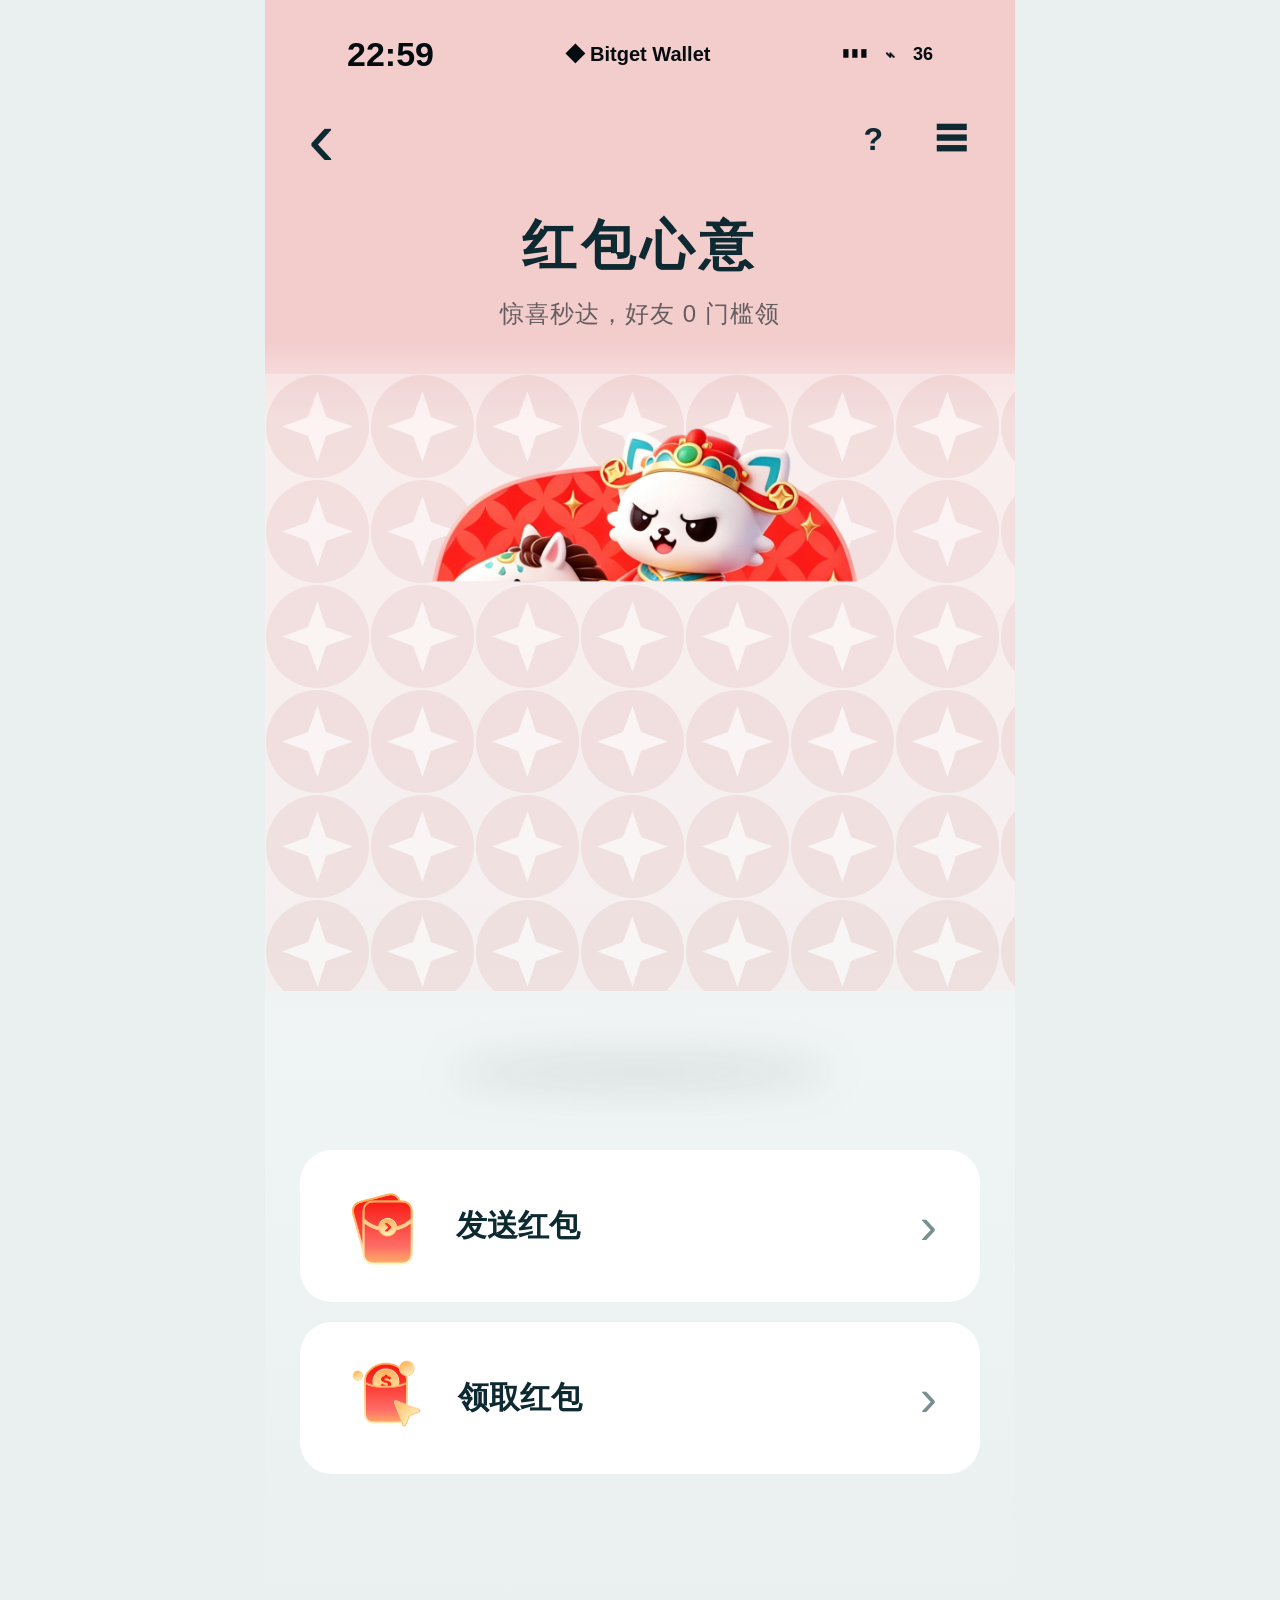
==== index.html @ 536749be "Publish red packet interaction demo" ====
<!doctype html>
<html lang="zh-CN">
  <head>
    <meta charset="UTF-8" />
    <meta name="viewport" content="width=device-width, initial-scale=1" />
    <title>红包心意 · 750px还原稿</title>
    <link rel="stylesheet" href="styles.css" />
  </head>
  <body>
    <main class="artboard" aria-label="红包心意">
      <header class="status"><strong>22:59</strong><span class="brand">◆ Bitget Wallet</span><span class="signal">▮▮▮　⌁　36</span></header>
      <nav><span class="back">‹</span><span class="nav-right">?　☰</span></nav>
      <section class="title"><h1>红包心意</h1><p>惊喜秒达，好友 0 门槛领</p></section>
      <div class="pattern" aria-hidden="true"></div>
      <img class="hero" src="assets/illustrations/illustration-hero-red-packet-01.png" alt="骑马捧元宝的新春红包插画" />
      <div class="shadow" aria-hidden="true"></div>
      <section class="actions">
        <button class="card" onclick="location.href='send.html'"><img src="assets/icons/icon-action-send-01.png" alt="" /><strong>发送红包</strong><i>›</i></button>
        <button class="card"><img src="assets/icons/icon-action-receive-01.png" alt="" /><strong>领取红包</strong><i>›</i></button>
      </section>
    </main>
  </body>
</html>
---- styles.css ----
:root { font-family: "PingFang SC", "Microsoft YaHei", sans-serif; color:#0d2932; background:#eaf0f0; }
* { box-sizing:border-box; }
body { margin:0; min-height:100vh; display:grid; place-items:start center; background:#eaf0f0; }
.artboard { position:relative; isolation:isolate; width:750px; height:1626px; overflow:hidden; background:linear-gradient(#f3cccc 0 21%,#faeeee 26%,#eff4f4 64%,#eaf0f0 100%); transform-origin:top center; }
.status { position:absolute; top:28px; left:82px; width:586px; height:52px; display:flex; justify-content:space-between; align-items:center; color:#050c10; font-size:26px; z-index:4; }.status strong{font-size:34px}.brand{font-weight:800;font-size:20px}.signal{font-size:18px;font-weight:800}
nav { position:absolute; top:116px; left:43px; right:38px; display:flex; justify-content:space-between; align-items:center; z-index:4; }.back{font:80px/45px Arial}.nav-right{font:800 32px/1 Arial;letter-spacing:10px}
.title { position:absolute; top:214px; width:100%; text-align:center; z-index:3; }.title h1{margin:0;font-size:54px;line-height:1.16;letter-spacing:5px}.title p{margin:21px 0 0;color:#655e60;font-size:24px;letter-spacing:1px}
.pattern { position:absolute; top:374px; left:0; width:100%; height:617px; opacity:.55; background-color:#faeeee; background-image:url("data:image/svg+xml,%3Csvg xmlns='http://www.w3.org/2000/svg' width='105' height='105' viewBox='0 0 105 105'%3E%3Ccircle cx='52.5' cy='52.5' r='51.5' fill='%23efd2d2'/%3E%3Cpath d='M52.5 17 61 43 88 52.5 61 62 52.5 88 43 62 17 52.5 43 43Z' fill='%23fff8f7'/%3E%3C/svg%3E"); background-size:105px 105px; z-index:0; }
.hero { position:absolute; z-index:2; left:53px; top:412px; width:643px; height:auto; }
.shadow { position:absolute; left:183px; top:1055px; z-index:1; width:385px; height:34px; border-radius:50%; background:rgba(79,93,94,.13); filter:blur(20px); }
.actions { position:absolute; top:1150px; left:35px; width:680px; display:grid; gap:20px; z-index:4; }.card{height:152px;width:680px;border:0;border-radius:32px;background:#fff;display:flex;align-items:center;text-align:left;padding:0 43px;gap:28px;color:#0d2932}.card img{width:auto;height:89px;object-fit:contain}.card strong{font-size:31px}.card i{margin-left:auto;font:52px/1 Arial;color:#799092;font-style:normal;font-weight:300}
@media (max-width:750px) { .artboard{transform:scale(calc(100vw / 750)); margin-bottom:calc(-1626px + 100vw * 1626 / 750);} }
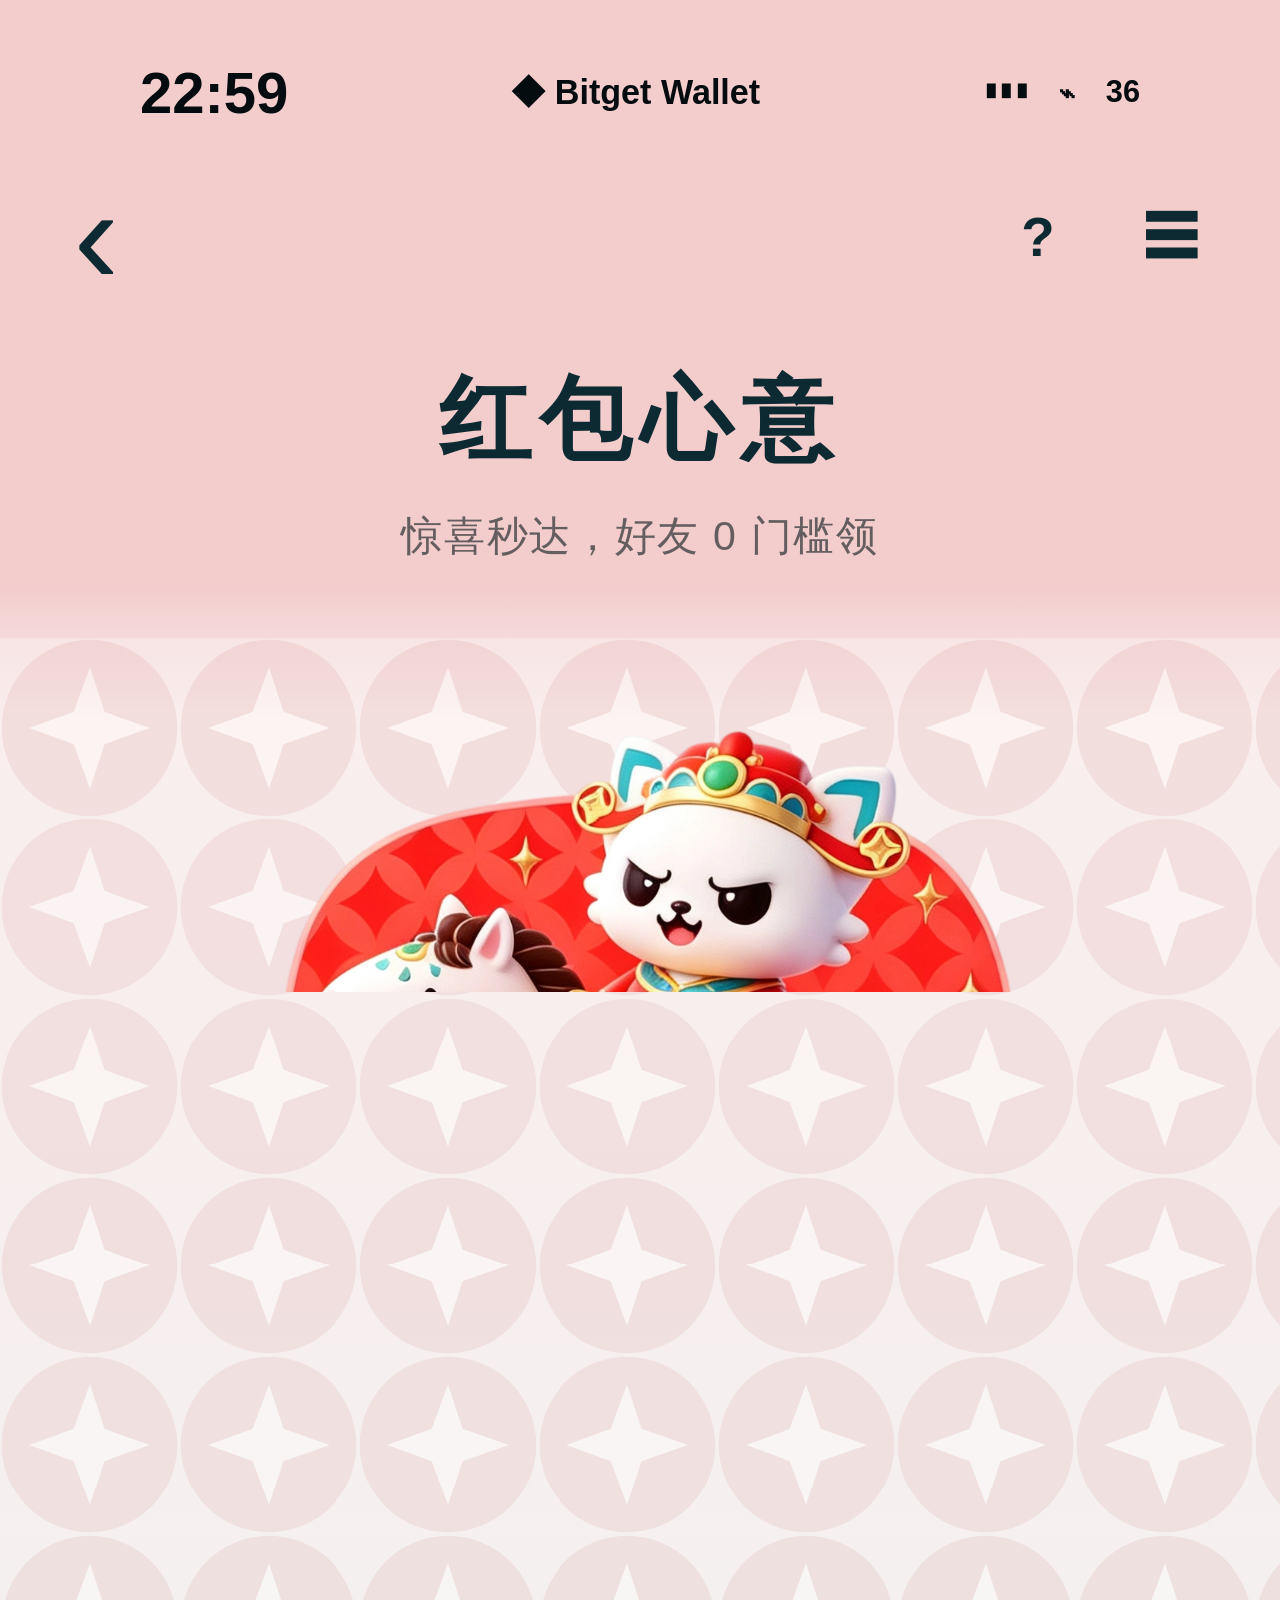
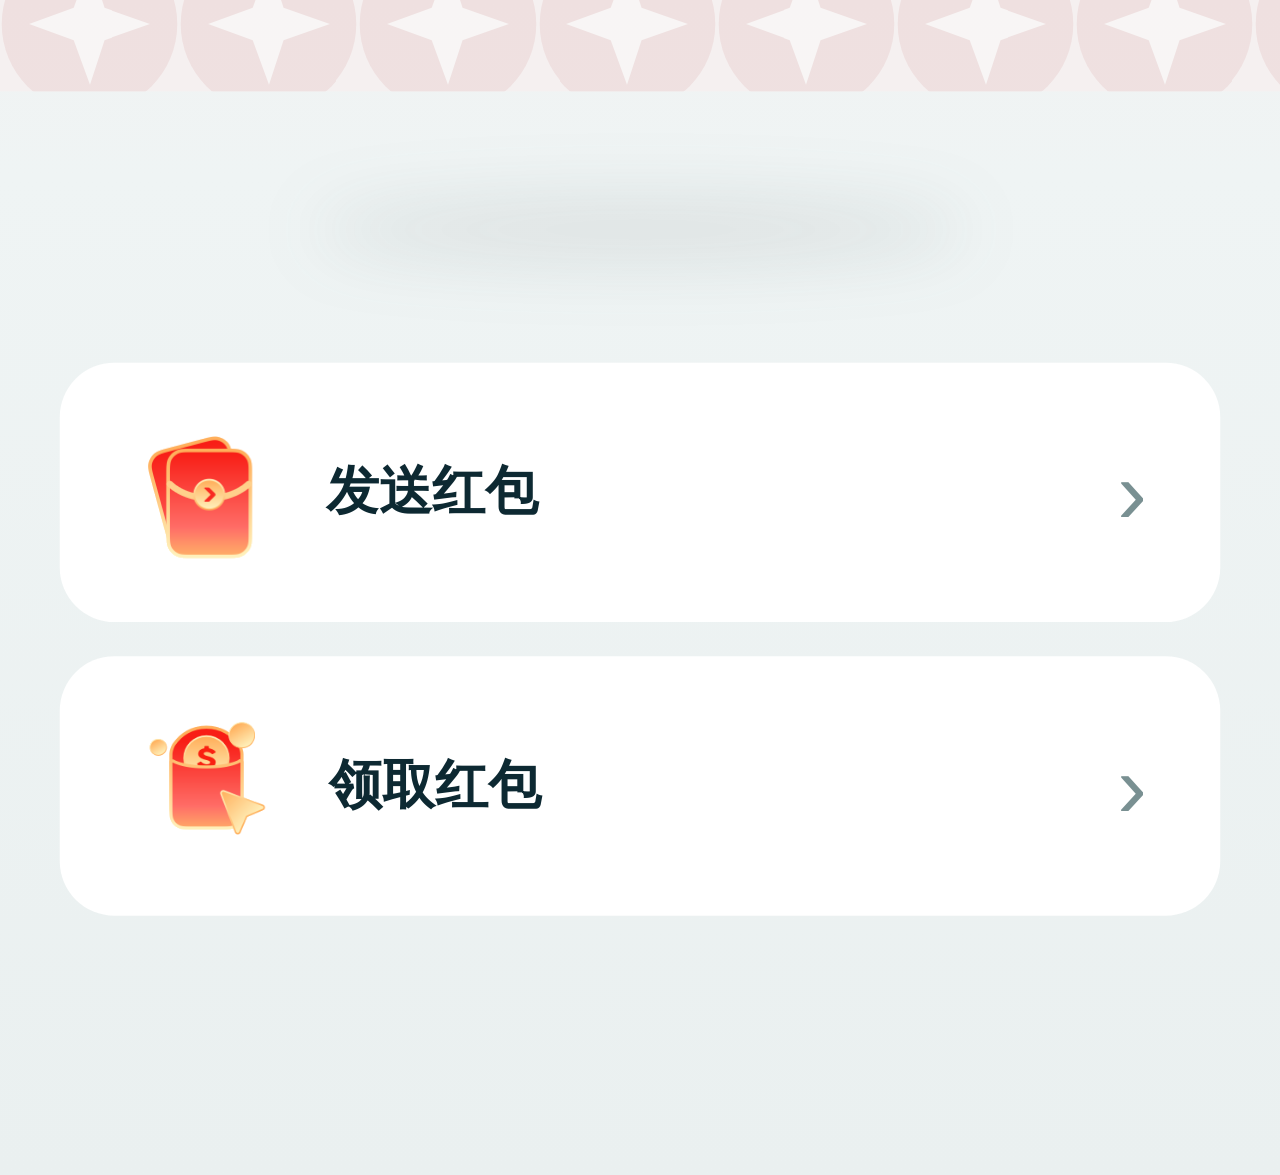
==== commit 676691ec: "fix: mobile viewport and red-packet flow" ====
--- a/index.html
+++ b/index.html
@@ -16,8 +16,9 @@
       <div class="shadow" aria-hidden="true"></div>
       <section class="actions">
         <button class="card" onclick="location.href='send.html'"><img src="assets/icons/icon-action-send-01.png" alt="" /><strong>发送红包</strong><i>›</i></button>
-        <button class="card"><img src="assets/icons/icon-action-receive-01.png" alt="" /><strong>领取红包</strong><i>›</i></button>
+        <button class="card" onclick="location.href='receive-code.html'"><img src="assets/icons/icon-action-receive-01.png" alt="" /><strong>领取红包</strong><i>›</i></button>
       </section>
     </main>
+    <script src="responsive.js"></script>
   </body>
 </html>
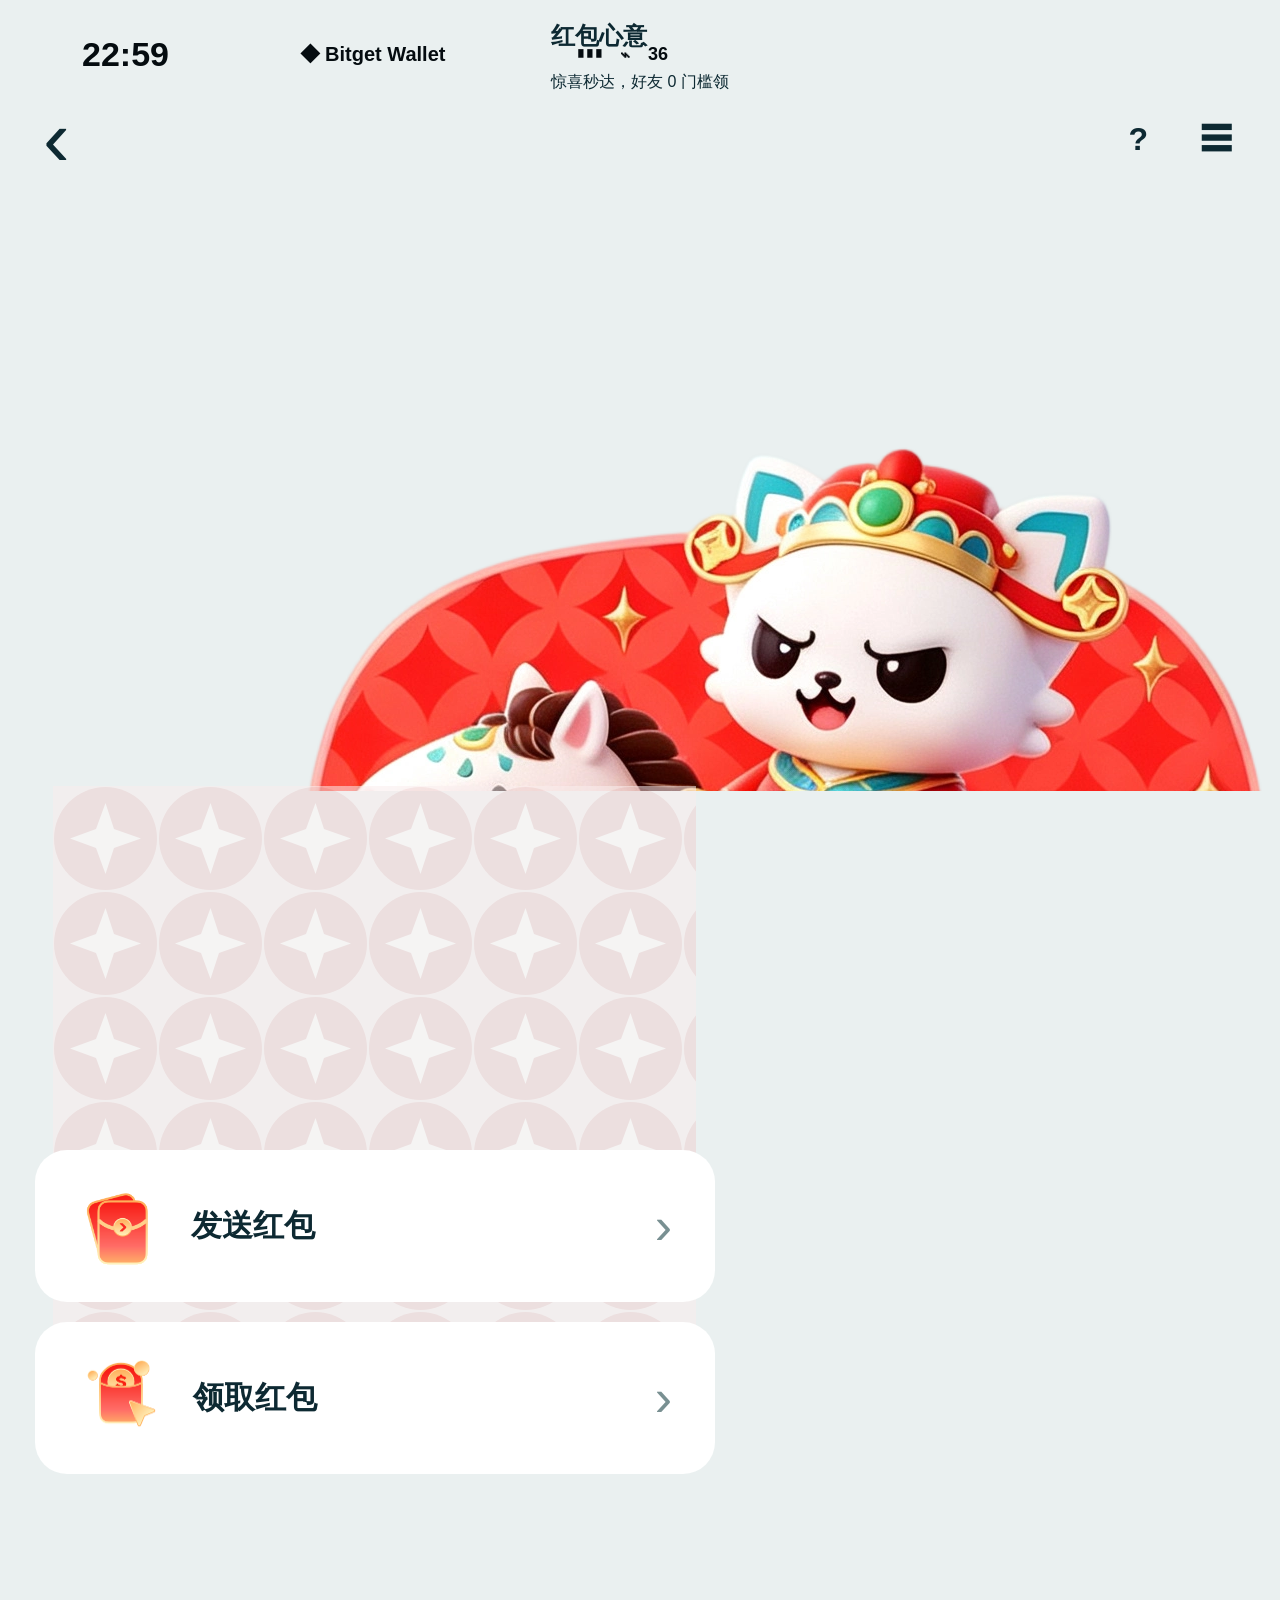
==== commit fca56020: "update: latest mobile red-packet demo changes" ====
--- a/index.html
+++ b/index.html
@@ -3,22 +3,32 @@
   <head>
     <meta charset="UTF-8" />
     <meta name="viewport" content="width=device-width, initial-scale=1" />
-    <title>红包心意 · 750px还原稿</title>
-    <link rel="stylesheet" href="styles.css" />
+    <title>红包心意</title>
+    <link rel="stylesheet" href="styles.css?v=20260820" />
   </head>
   <body>
-    <main class="artboard" aria-label="红包心意">
-      <header class="status"><strong>22:59</strong><span class="brand">◆ Bitget Wallet</span><span class="signal">▮▮▮　⌁　36</span></header>
-      <nav><span class="back">‹</span><span class="nav-right">?　☰</span></nav>
-      <section class="title"><h1>红包心意</h1><p>惊喜秒达，好友 0 门槛领</p></section>
-      <div class="pattern" aria-hidden="true"></div>
-      <img class="hero" src="assets/illustrations/illustration-hero-red-packet-01.png" alt="骑马捧元宝的新春红包插画" />
-      <div class="shadow" aria-hidden="true"></div>
+    <main class="phone" aria-label="红包心意">
+      <!-- 第1行：状态栏 + 导航 -->
+      <header class="topbar">
+        <div class="status"><strong>22:59</strong><span class="brand">◆ Bitget Wallet</span><span class="signal">▮▮▮　⌁　36</span></div>
+        <nav class="nav"><span class="back">‹</span><span class="nav-right">?　☰</span></nav>
+      </header>
+      <!-- 第2行：标题 -->
+      <section class="intro">
+        <h1>红包心意</h1>
+        <p>惊喜秒达，好友 0 门槛领</p>
+      </section>
+      <!-- 第3行：Hero 插图区 -->
+      <section class="hero">
+        <div class="pattern" aria-hidden="true"></div>
+        <img class="hero-img" src="assets/illustrations/illustration-hero-red-packet-01.png" alt="骑马捧元宝的新春红包插画" />
+        <div class="hero-shadow" aria-hidden="true"></div>
+      </section>
+      <!-- 第4行：按钮区 -->
       <section class="actions">
         <button class="card" onclick="location.href='send.html'"><img src="assets/icons/icon-action-send-01.png" alt="" /><strong>发送红包</strong><i>›</i></button>
         <button class="card" onclick="location.href='receive-code.html'"><img src="assets/icons/icon-action-receive-01.png" alt="" /><strong>领取红包</strong><i>›</i></button>
       </section>
     </main>
-    <script src="responsive.js"></script>
   </body>
 </html>
